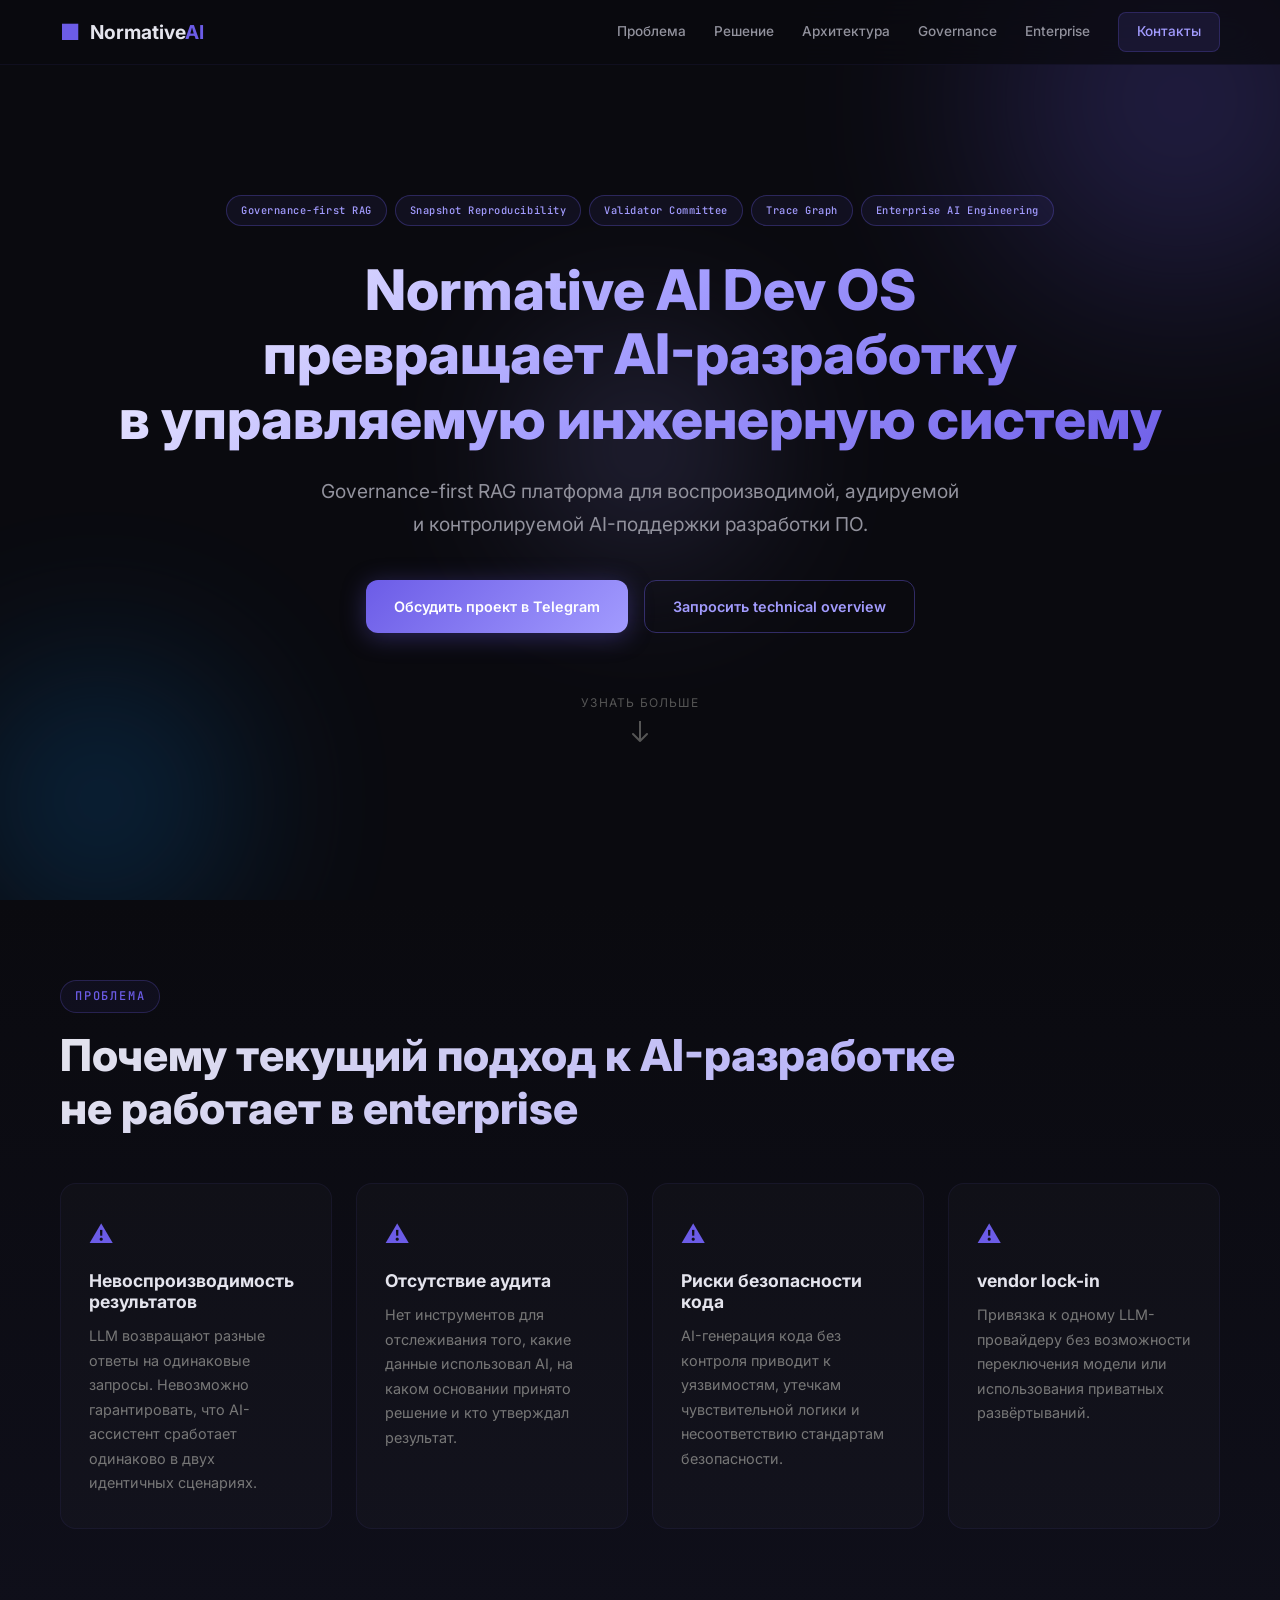
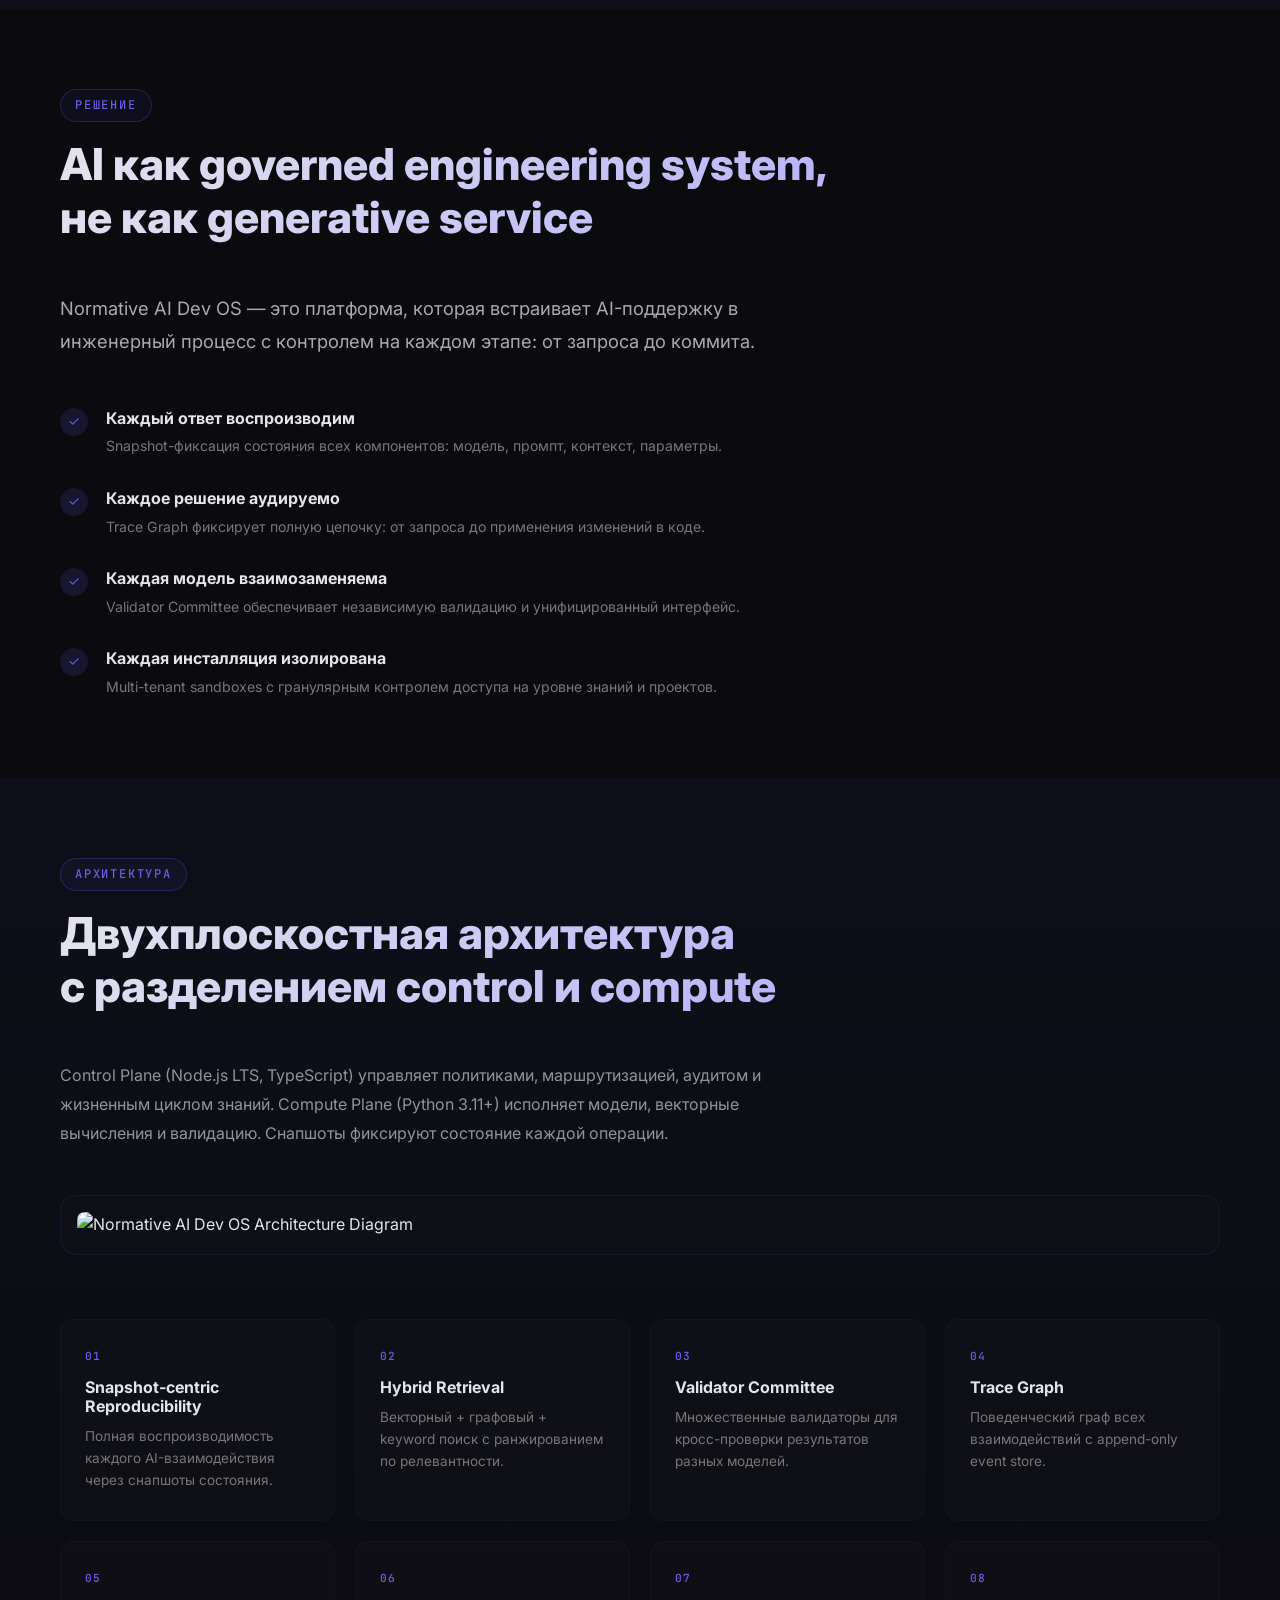
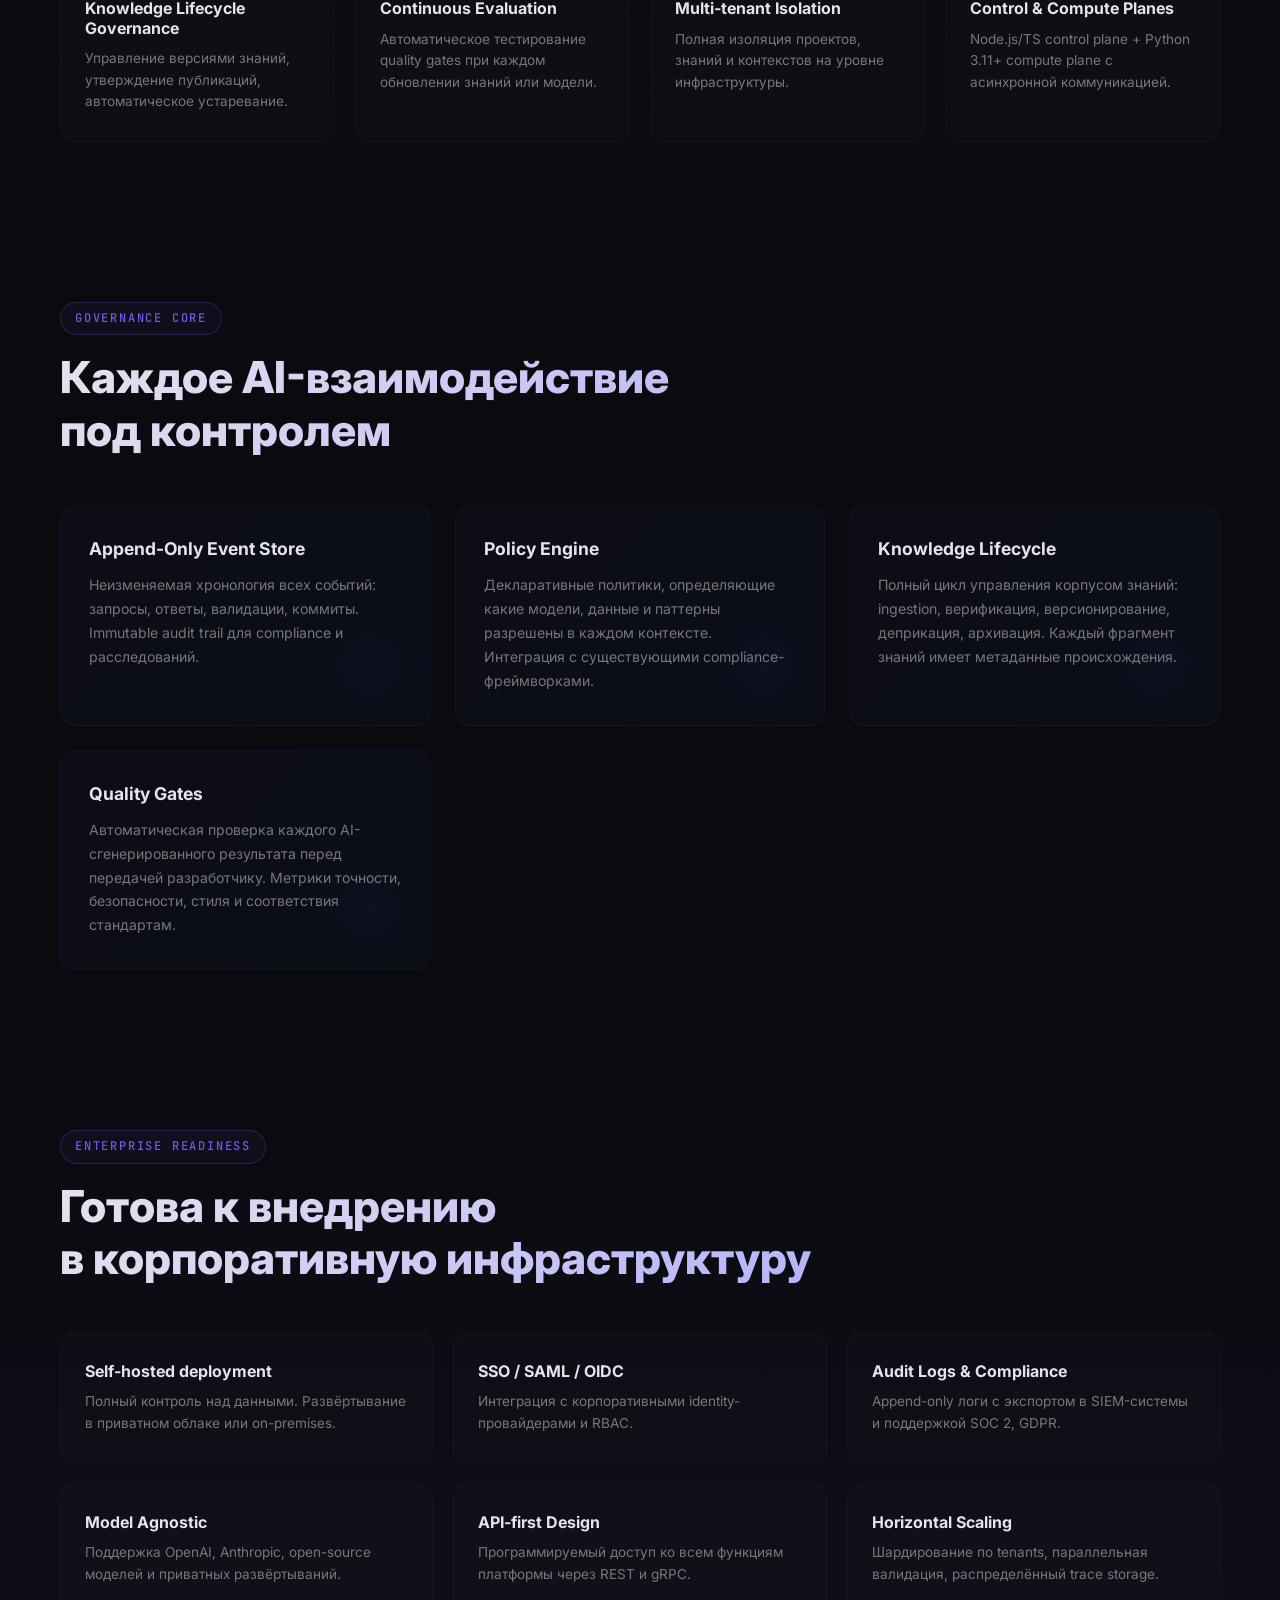
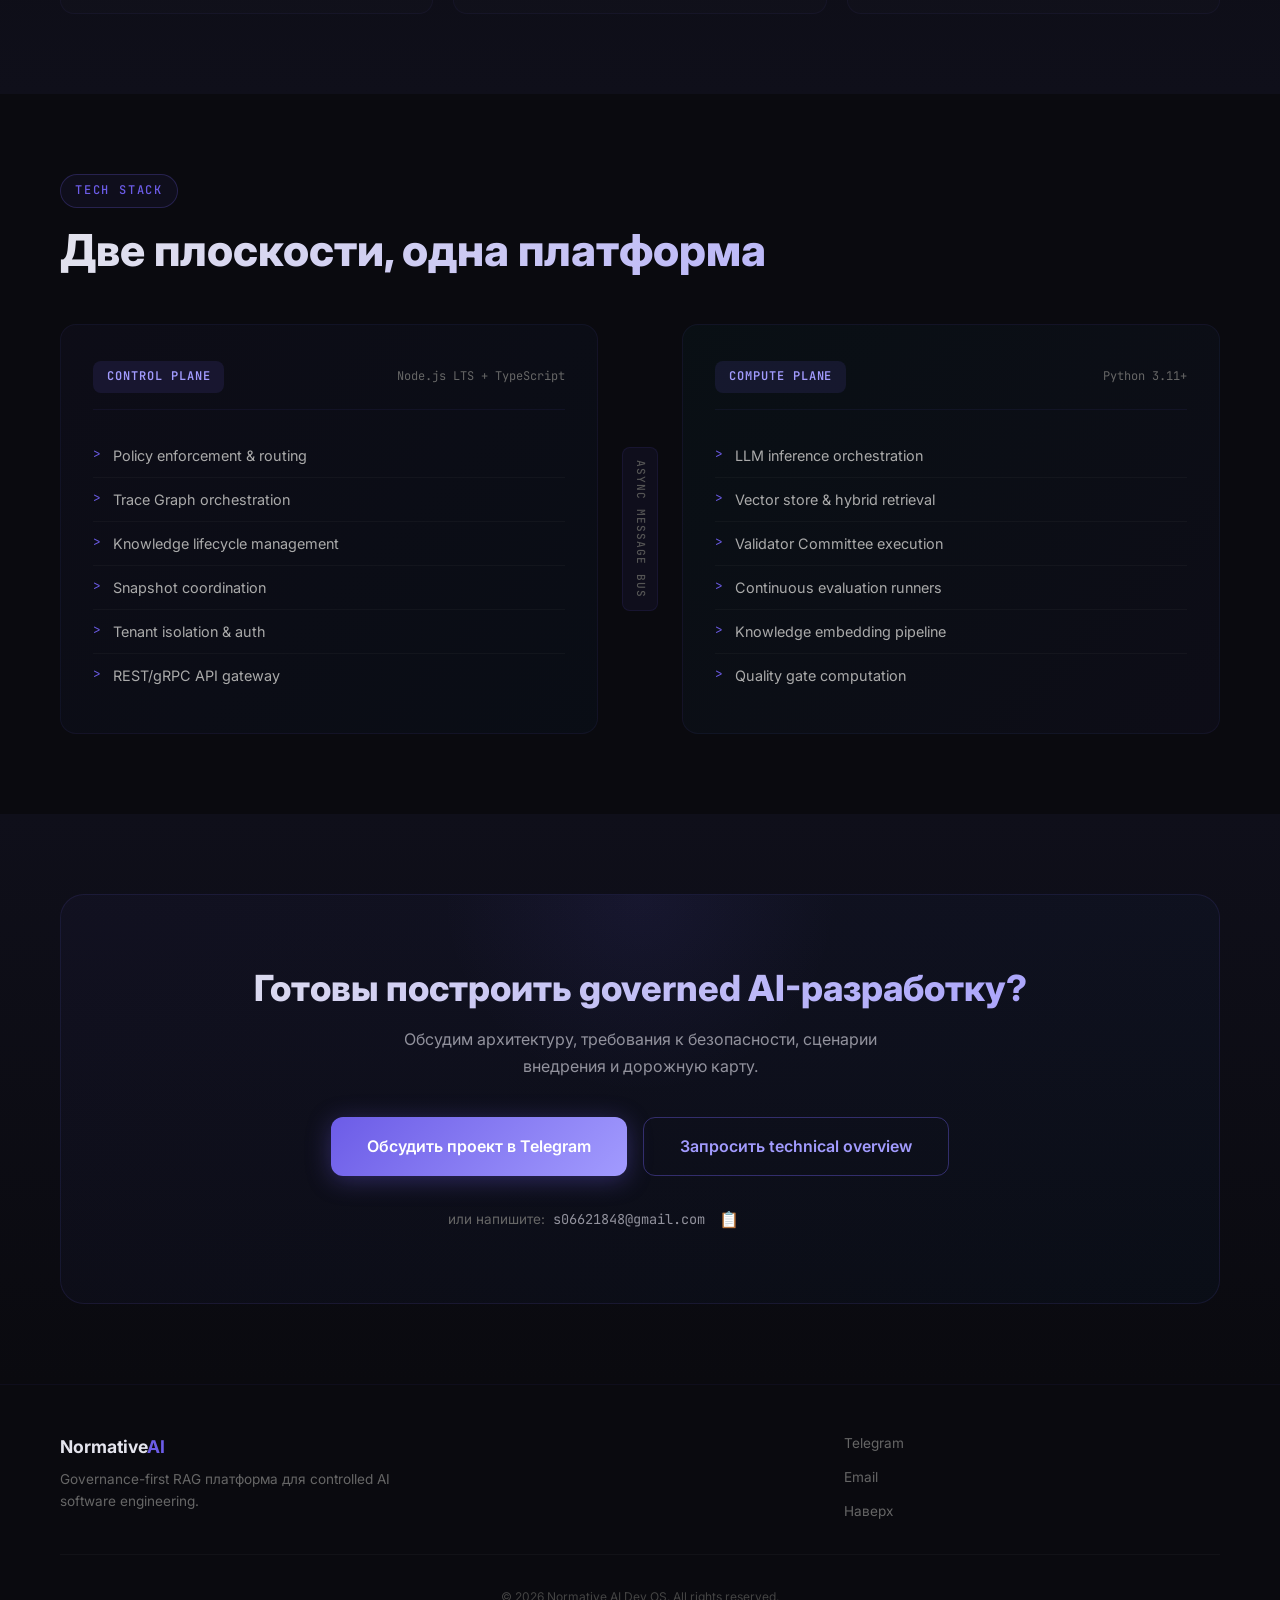
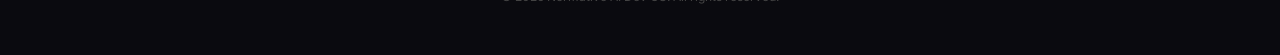
==== index.html @ 5274a1d4 "Initial Normative AI Dev OS landing" ====
<!DOCTYPE html>
<html lang="ru">
<head>
  <meta charset="UTF-8">
  <meta name="viewport" content="width=device-width, initial-scale=1.0">
  <meta name="description" content="Normative AI Dev OS — Governance-first RAG платформа для воспроизводимой, аудируемой и контролируемой AI-поддержки разработки ПО.">
  <meta name="theme-color" content="#0a0a0f">
  <title>Normative AI Dev OS — Governance-first RAG платформа</title>
  <link rel="preconnect" href="https://fonts.googleapis.com">
  <link rel="preconnect" href="https://fonts.gstatic.com" crossorigin>
  <link href="https://fonts.googleapis.com/css2?family=Inter:wght@400;500;600;700;800&family=JetBrains+Mono:wght@400;500&display=swap" rel="stylesheet">
  <link rel="stylesheet" href="style.css">
</head>
<body>

  <header class="header">
    <div class="header__inner container">
      <a href="#" class="header__logo">
        <span class="header__logo-icon">&#9632;</span>
        <span class="header__logo-text">Normative<span class="text-accent">AI</span></span>
      </a>
      <nav class="header__nav" id="mainNav">
        <a href="#problem" class="header__link">Проблема</a>
        <a href="#solution" class="header__link">Решение</a>
        <a href="#architecture" class="header__link">Архитектура</a>
        <a href="#governance" class="header__link">Governance</a>
        <a href="#enterprise" class="header__link">Enterprise</a>
        <a href="#cta" class="header__link header__link--cta">Контакты</a>
      </nav>
      <button class="header__burger" id="burgerBtn" aria-label="Меню">
        <span></span><span></span><span></span>
      </button>
    </div>
  </header>

  <main>
    <section class="hero" id="hero">
      <div class="hero__bg">
        <div class="hero__gradient hero__gradient--1"></div>
        <div class="hero__gradient hero__gradient--2"></div>
        <div class="hero__gradient hero__gradient--3"></div>
      </div>
      <div class="hero__inner container">
        <div class="hero__tags">
          <span class="tag">Governance-first RAG</span>
          <span class="tag">Snapshot Reproducibility</span>
          <span class="tag">Validator Committee</span>
          <span class="tag">Trace Graph</span>
          <span class="tag">Enterprise AI Engineering</span>
        </div>
        <h1 class="hero__title">Normative AI Dev OS<br>превращает AI-разработку<br>в управляемую инженерную систему</h1>
        <p class="hero__subtitle">Governance-first RAG платформа для воспроизводимой, аудируемой и контролируемой AI-поддержки разработки ПО.</p>
        <div class="hero__actions">
          <a href="https://t.me/logicGrid0" target="_blank" rel="noopener" class="btn btn--primary">Обсудить проект в Telegram</a>
          <a href="mailto:s06621848@gmail.com" class="btn btn--secondary">Запросить technical overview</a>
        </div>
        <div class="hero__scroll">
          <span>Узнать больше</span>
          <svg width="16" height="24" viewBox="0 0 16 24" fill="none"><path d="M8 0v20M1 13l7 7 7-7" stroke="currentColor" stroke-width="2" stroke-linecap="round" stroke-linejoin="round"/></svg>
        </div>
      </div>
    </section>

    <section class="problem" id="problem">
      <div class="container">
        <div class="section-label reveal">Проблема</div>
        <h2 class="section-title reveal">Почему текущий подход к AI-разработке<br>не работает в enterprise</h2>
        <div class="problem__grid">
          <div class="problem__card reveal">
            <div class="problem__icon">&#9888;</div>
            <h3>Невоспроизводимость результатов</h3>
            <p>LLM возвращают разные ответы на одинаковые запросы. Невозможно гарантировать, что AI-ассистент сработает одинаково в двух идентичных сценариях.</p>
          </div>
          <div class="problem__card reveal">
            <div class="problem__icon">&#9888;</div>
            <h3>Отсутствие аудита</h3>
            <p>Нет инструментов для отслеживания того, какие данные использовал AI, на каком основании принято решение и кто утверждал результат.</p>
          </div>
          <div class="problem__card reveal">
            <div class="problem__icon">&#9888;</div>
            <h3>Риски безопасности кода</h3>
            <p>AI-генерация кода без контроля приводит к уязвимостям, утечкам чувствительной логики и несоответствию стандартам безопасности.</p>
          </div>
          <div class="problem__card reveal">
            <div class="problem__icon">&#9888;</div>
            <h3>vendor lock-in</h3>
            <p>Привязка к одному LLM-провайдеру без возможности переключения модели или использования приватных развёртываний.</p>
          </div>
        </div>
      </div>
    </section>

    <section class="solution" id="solution">
      <div class="container">
        <div class="section-label reveal">Решение</div>
        <h2 class="section-title reveal">AI как governed engineering system,<br>не как generative service</h2>
        <div class="solution__content reveal">
          <p class="solution__lead">Normative AI Dev OS — это платформа, которая встраивает AI-поддержку в инженерный процесс с контролем на каждом этапе: от запроса до коммита.</p>
          <div class="solution__features">
            <div class="solution__feature reveal">
              <span class="solution__check">&#10003;</span>
              <div>
                <strong>Каждый ответ воспроизводим</strong>
                <p>Snapshot-фиксация состояния всех компонентов: модель, промпт, контекст, параметры.</p>
              </div>
            </div>
            <div class="solution__feature reveal">
              <span class="solution__check">&#10003;</span>
              <div>
                <strong>Каждое решение аудируемо</strong>
                <p>Trace Graph фиксирует полную цепочку: от запроса до применения изменений в коде.</p>
              </div>
            </div>
            <div class="solution__feature reveal">
              <span class="solution__check">&#10003;</span>
              <div>
                <strong>Каждая модель взаимозаменяема</strong>
                <p>Validator Committee обеспечивает независимую валидацию и унифицированный интерфейс.</p>
              </div>
            </div>
            <div class="solution__feature reveal">
              <span class="solution__check">&#10003;</span>
              <div>
                <strong>Каждая инсталляция изолирована</strong>
                <p>Multi-tenant sandboxes с гранулярным контролем доступа на уровне знаний и проектов.</p>
              </div>
            </div>
          </div>
        </div>
      </div>
    </section>

    <section class="architecture" id="architecture">
      <div class="container">
        <div class="section-label reveal">Архитектура</div>
        <h2 class="section-title reveal">Двухплоскостная архитектура<br>с разделением control и compute</h2>
        <p class="architecture__desc reveal">Control Plane (Node.js LTS, TypeScript) управляет политиками, маршрутизацией, аудитом и жизненным циклом знаний. Compute Plane (Python 3.11+) исполняет модели, векторные вычисления и валидацию. Снапшоты фиксируют состояние каждой операции.</p>
        <div class="architecture__visual reveal">
          <img src="public/images/normative-ai-dev-os-architecture.png" alt="Normative AI Dev OS Architecture Diagram" class="architecture__img" loading="lazy">
        </div>
        <div class="architecture__pillars">
          <div class="pillar reveal">
            <span class="pillar__num">01</span>
            <h4>Snapshot-centric Reproducibility</h4>
            <p>Полная воспроизводимость каждого AI-взаимодействия через снапшоты состояния.</p>
          </div>
          <div class="pillar reveal">
            <span class="pillar__num">02</span>
            <h4>Hybrid Retrieval</h4>
            <p>Векторный + графовый + keyword поиск с ранжированием по релевантности.</p>
          </div>
          <div class="pillar reveal">
            <span class="pillar__num">03</span>
            <h4>Validator Committee</h4>
            <p>Множественные валидаторы для кросс-проверки результатов разных моделей.</p>
          </div>
          <div class="pillar reveal">
            <span class="pillar__num">04</span>
            <h4>Trace Graph</h4>
            <p>Поведенческий граф всех взаимодействий с append-only event store.</p>
          </div>
          <div class="pillar reveal">
            <span class="pillar__num">05</span>
            <h4>Knowledge Lifecycle Governance</h4>
            <p>Управление версиями знаний, утверждение публикаций, автоматическое устаревание.</p>
          </div>
          <div class="pillar reveal">
            <span class="pillar__num">06</span>
            <h4>Continuous Evaluation</h4>
            <p>Автоматическое тестирование quality gates при каждом обновлении знаний или модели.</p>
          </div>
          <div class="pillar reveal">
            <span class="pillar__num">07</span>
            <h4>Multi-tenant Isolation</h4>
            <p>Полная изоляция проектов, знаний и контекстов на уровне инфраструктуры.</p>
          </div>
          <div class="pillar reveal">
            <span class="pillar__num">08</span>
            <h4>Control &amp; Compute Planes</h4>
            <p>Node.js/TS control plane + Python 3.11+ compute plane с асинхронной коммуникацией.</p>
          </div>
        </div>
      </div>
    </section>

    <section class="governance" id="governance">
      <div class="container">
        <div class="section-label reveal">Governance Core</div>
        <h2 class="section-title reveal">Каждое AI-взаимодействие<br>под контролем</h2>
        <div class="governance__grid">
          <div class="governance__card reveal">
            <h3>Append-Only Event Store</h3>
            <p>Неизменяемая хронология всех событий: запросы, ответы, валидации, коммиты. Immutable audit trail для compliance и расследований.</p>
          </div>
          <div class="governance__card reveal">
            <h3>Policy Engine</h3>
            <p>Декларативные политики, определяющие какие модели, данные и паттерны разрешены в каждом контексте. Интеграция с существующими compliance-фреймворками.</p>
          </div>
          <div class="governance__card reveal">
            <h3>Knowledge Lifecycle</h3>
            <p>Полный цикл управления корпусом знаний: ingestion, верификация, версионирование, деприкация, архивация. Каждый фрагмент знаний имеет метаданные происхождения.</p>
          </div>
          <div class="governance__card reveal">
            <h3>Quality Gates</h3>
            <p>Автоматическая проверка каждого AI-сгенерированного результата перед передачей разработчику. Метрики точности, безопасности, стиля и соответствия стандартам.</p>
          </div>
        </div>
      </div>
    </section>

    <section class="enterprise" id="enterprise">
      <div class="container">
        <div class="section-label reveal">Enterprise Readiness</div>
        <h2 class="section-title reveal">Готова к внедрению<br>в корпоративную инфраструктуру</h2>
        <div class="enterprise__grid">
          <div class="enterprise__item reveal">
            <h4>Self-hosted deployment</h4>
            <p>Полный контроль над данными. Развёртывание в приватном облаке или on-premises.</p>
          </div>
          <div class="enterprise__item reveal">
            <h4>SSO / SAML / OIDC</h4>
            <p>Интеграция с корпоративными identity-провайдерами и RBAC.</p>
          </div>
          <div class="enterprise__item reveal">
            <h4>Audit Logs &amp; Compliance</h4>
            <p>Append-only логи с экспортом в SIEM-системы и поддержкой SOC 2, GDPR.</p>
          </div>
          <div class="enterprise__item reveal">
            <h4>Model Agnostic</h4>
            <p>Поддержка OpenAI, Anthropic, open-source моделей и приватных развёртываний.</p>
          </div>
          <div class="enterprise__item reveal">
            <h4>API-first Design</h4>
            <p>Программируемый доступ ко всем функциям платформы через REST и gRPC.</p>
          </div>
          <div class="enterprise__item reveal">
            <h4>Horizontal Scaling</h4>
            <p>Шардирование по tenants, параллельная валидация, распределённый trace storage.</p>
          </div>
        </div>
      </div>
    </section>

    <section class="blocks" id="blocks">
      <div class="container">
        <div class="section-label reveal">Tech Stack</div>
        <h2 class="section-title reveal">Две плоскости, одна платформа</h2>
        <div class="blocks__wrapper">
          <div class="blocks__plane blocks__plane--control reveal">
            <div class="blocks__plane-header">
              <span class="blocks__badge">Control Plane</span>
              <span class="blocks__tech">Node.js LTS + TypeScript</span>
            </div>
            <ul class="blocks__list">
              <li>Policy enforcement &amp; routing</li>
              <li>Trace Graph orchestration</li>
              <li>Knowledge lifecycle management</li>
              <li>Snapshot coordination</li>
              <li>Tenant isolation &amp; auth</li>
              <li>REST/gRPC API gateway</li>
            </ul>
          </div>
          <div class="blocks__divider reveal">
            <span>Async Message Bus</span>
          </div>
          <div class="blocks__plane blocks__plane--compute reveal">
            <div class="blocks__plane-header">
              <span class="blocks__badge">Compute Plane</span>
              <span class="blocks__tech">Python 3.11+</span>
            </div>
            <ul class="blocks__list">
              <li>LLM inference orchestration</li>
              <li>Vector store &amp; hybrid retrieval</li>
              <li>Validator Committee execution</li>
              <li>Continuous evaluation runners</li>
              <li>Knowledge embedding pipeline</li>
              <li>Quality gate computation</li>
            </ul>
          </div>
        </div>
      </div>
    </section>

    <section class="cta" id="cta">
      <div class="container">
        <div class="cta__card reveal">
          <div class="cta__glow"></div>
          <h2 class="cta__title">Готовы построить governed AI-разработку?</h2>
          <p class="cta__text">Обсудим архитектуру, требования к безопасности, сценарии внедрения и дорожную карту.</p>
          <div class="cta__actions">
            <a href="https://t.me/logicGrid0" target="_blank" rel="noopener" class="btn btn--primary btn--lg">Обсудить проект в Telegram</a>
            <a href="mailto:s06621848@gmail.com" class="btn btn--secondary btn--lg">Запросить technical overview</a>
          </div>
          <p class="cta__email" id="ctaEmail">
            <span class="cta__email-label">или напишите:</span>
            <span class="cta__email-addr">s06621848@gmail.com</span>
            <button class="cta__copy" id="copyEmailBtn" aria-label="Копировать email">&#128203;</button>
            <span class="cta__copied" id="copiedHint">Скопировано</span>
          </p>
        </div>
      </div>
    </section>
  </main>

  <footer class="footer">
    <div class="container footer__inner">
      <div class="footer__brand">
        <span class="footer__logo">Normative<span class="text-accent">AI</span></span>
        <p class="footer__tagline">Governance-first RAG платформа для controlled AI software engineering.</p>
      </div>
      <div class="footer__links">
        <a href="https://t.me/logicGrid0" target="_blank" rel="noopener">Telegram</a>
        <a href="mailto:s06621848@gmail.com">Email</a>
        <a href="#hero">Наверх</a>
      </div>
      <div class="footer__copy">
        &copy; 2026 Normative AI Dev OS. All rights reserved.
      </div>
    </div>
  </footer>

  <script src="script.js"></script>
</body>
</html>
---- style.css ----
/* ============================
   Normative AI Dev OS — Style
   ============================ */

/* ---------- Reset & Base ---------- */
*, *::before, *::after {
  margin: 0;
  padding: 0;
  box-sizing: border-box;
}

html {
  scroll-behavior: smooth;
  -webkit-text-size-adjust: 100%;
}

body {
  font-family: 'Inter', -apple-system, BlinkMacSystemFont, 'Segoe UI', sans-serif;
  background: #0a0a0f;
  color: #e4e4ed;
  line-height: 1.6;
  overflow-x: hidden;
  -webkit-font-smoothing: antialiased;
  -moz-osx-font-smoothing: grayscale;
}

img {
  max-width: 100%;
  height: auto;
  display: block;
}

a {
  color: inherit;
  text-decoration: none;
}

/* ---------- Typography ---------- */
h1, h2, h3, h4 {
  font-weight: 700;
  line-height: 1.2;
}

.text-accent {
  color: #6c5ce7;
}

/* ---------- Container ---------- */
.container {
  width: 100%;
  max-width: 1200px;
  margin: 0 auto;
  padding: 0 20px;
}

/* ---------- Section Shared ---------- */
section {
  padding: 80px 0;
  position: relative;
}

.section-label {
  display: inline-block;
  font-family: 'JetBrains Mono', monospace;
  font-size: 0.75rem;
  font-weight: 500;
  letter-spacing: 0.15em;
  text-transform: uppercase;
  color: #6c5ce7;
  margin-bottom: 16px;
  padding: 6px 14px;
  border: 1px solid rgba(108, 92, 231, 0.25);
  border-radius: 20px;
  background: rgba(108, 92, 231, 0.06);
}

.section-title {
  font-size: clamp(1.75rem, 4vw, 2.75rem);
  font-weight: 800;
  margin-bottom: 48px;
  background: linear-gradient(135deg, #e4e4ed 0%, #a29bfe 100%);
  -webkit-background-clip: text;
  -webkit-text-fill-color: transparent;
  background-clip: text;
}

/* ---------- Tags ---------- */
.tag {
  display: inline-block;
  font-family: 'JetBrains Mono', monospace;
  font-size: 0.65rem;
  font-weight: 500;
  letter-spacing: 0.05em;
  padding: 6px 14px;
  border-radius: 20px;
  border: 1px solid rgba(108, 92, 231, 0.3);
  background: rgba(108, 92, 231, 0.08);
  color: #a29bfe;
}

/* ---------- Buttons ---------- */
.btn {
  display: inline-flex;
  align-items: center;
  justify-content: center;
  gap: 8px;
  font-family: 'Inter', sans-serif;
  font-size: 0.9rem;
  font-weight: 600;
  padding: 14px 28px;
  border-radius: 12px;
  border: none;
  cursor: pointer;
  transition: all 0.3s ease;
  text-align: center;
  white-space: nowrap;
}

.btn--primary {
  background: linear-gradient(135deg, #6c5ce7, #a29bfe);
  color: #fff;
  box-shadow: 0 4px 24px rgba(108, 92, 231, 0.35);
}

.btn--primary:hover {
  box-shadow: 0 8px 40px rgba(108, 92, 231, 0.55);
  transform: translateY(-2px);
}

.btn--secondary {
  background: transparent;
  color: #a29bfe;
  border: 1.5px solid rgba(108, 92, 231, 0.4);
}

.btn--secondary:hover {
  border-color: #6c5ce7;
  background: rgba(108, 92, 231, 0.06);
  transform: translateY(-2px);
}

.btn--lg {
  padding: 16px 36px;
  font-size: 1rem;
}

/* ---------- Header ---------- */
.header {
  position: fixed;
  top: 0;
  left: 0;
  right: 0;
  z-index: 1000;
  padding: 12px 0;
  background: rgba(10, 10, 15, 0.75);
  backdrop-filter: blur(20px);
  -webkit-backdrop-filter: blur(20px);
  border-bottom: 1px solid rgba(108, 92, 231, 0.08);
  transition: background 0.3s;
}

.header--scrolled {
  background: rgba(10, 10, 15, 0.92);
}

.header__inner {
  display: flex;
  align-items: center;
  justify-content: space-between;
}

.header__logo {
  display: flex;
  align-items: center;
  gap: 10px;
  font-size: 1.2rem;
  font-weight: 700;
}

.header__logo-icon {
  font-size: 1.4rem;
  color: #6c5ce7;
}

.header__nav {
  display: flex;
  align-items: center;
  gap: 28px;
}

.header__link {
  font-size: 0.85rem;
  font-weight: 500;
  color: #92929d;
  transition: color 0.3s;
  position: relative;
}

.header__link::after {
  content: '';
  position: absolute;
  bottom: -4px;
  left: 0;
  width: 0;
  height: 2px;
  background: #6c5ce7;
  transition: width 0.3s;
}

.header__link:hover {
  color: #e4e4ed;
}

.header__link:hover::after {
  width: 100%;
}

.header__link--cta {
  padding: 8px 18px;
  border-radius: 8px;
  background: rgba(108, 92, 231, 0.12);
  border: 1px solid rgba(108, 92, 231, 0.25);
  color: #a29bfe;
}

.header__link--cta::after {
  display: none;
}

.header__link--cta:hover {
  background: rgba(108, 92, 231, 0.2);
  border-color: #6c5ce7;
}

/* ---------- Burger ---------- */
.header__burger {
  display: none;
  flex-direction: column;
  gap: 5px;
  background: none;
  border: none;
  cursor: pointer;
  padding: 4px;
}

.header__burger span {
  display: block;
  width: 24px;
  height: 2px;
  background: #e4e4ed;
  border-radius: 2px;
  transition: all 0.3s;
}

.header__burger.active span:nth-child(1) {
  transform: rotate(45deg) translate(5px, 5px);
}

.header__burger.active span:nth-child(2) {
  opacity: 0;
}

.header__burger.active span:nth-child(3) {
  transform: rotate(-45deg) translate(5px, -5px);
}

/* ---------- Hero ---------- */
.hero {
  min-height: 100vh;
  display: flex;
  align-items: center;
  padding: 120px 0 80px;
  overflow: hidden;
  position: relative;
}

.hero__bg {
  position: absolute;
  inset: 0;
  overflow: hidden;
  pointer-events: none;
}

.hero__gradient {
  position: absolute;
  border-radius: 50%;
  filter: blur(80px);
  opacity: 0.3;
}

.hero__gradient--1 {
  width: 600px;
  height: 600px;
  background: radial-gradient(circle, #6c5ce7 0%, transparent 70%);
  top: -200px;
  right: -200px;
}

.hero__gradient--2 {
  width: 400px;
  height: 400px;
  background: radial-gradient(circle, #0984e3 0%, transparent 70%);
  bottom: -100px;
  left: -100px;
}

.hero__gradient--3 {
  width: 300px;
  height: 300px;
  background: radial-gradient(circle, #a29bfe 0%, transparent 70%);
  top: 50%;
  left: 50%;
  transform: translate(-50%, -50%);
}

.hero__inner {
  position: relative;
  z-index: 1;
  text-align: center;
}

.hero__tags {
  display: flex;
  flex-wrap: wrap;
  justify-content: center;
  gap: 8px;
  margin-bottom: 32px;
}

.hero__title {
  font-size: clamp(2rem, 5vw, 3.5rem);
  font-weight: 800;
  line-height: 1.15;
  margin-bottom: 24px;
  background: linear-gradient(135deg, #ffffff 0%, #a29bfe 50%, #6c5ce7 100%);
  -webkit-background-clip: text;
  -webkit-text-fill-color: transparent;
  background-clip: text;
}

.hero__subtitle {
  font-size: clamp(1rem, 2vw, 1.2rem);
  color: #92929d;
  max-width: 640px;
  margin: 0 auto 40px;
  line-height: 1.7;
}

.hero__actions {
  display: flex;
  flex-wrap: wrap;
  justify-content: center;
  gap: 16px;
  margin-bottom: 60px;
}

.hero__scroll {
  display: flex;
  flex-direction: column;
  align-items: center;
  gap: 8px;
  font-size: 0.75rem;
  color: #555;
  letter-spacing: 0.1em;
  text-transform: uppercase;
  animation: floatDown 2s ease-in-out infinite;
}

@keyframes floatDown {
  0%, 100% { transform: translateY(0); }
  50% { transform: translateY(8px); }
}

/* ---------- Problem ---------- */
.problem {
  background: linear-gradient(180deg, #0a0a0f 0%, #0f0f1a 100%);
}

.problem__grid {
  display: grid;
  grid-template-columns: repeat(auto-fit, minmax(260px, 1fr));
  gap: 24px;
}

.problem__card {
  background: rgba(255, 255, 255, 0.02);
  border: 1px solid rgba(108, 92, 231, 0.08);
  border-radius: 16px;
  padding: 32px 28px;
  transition: all 0.4s ease;
  position: relative;
  overflow: hidden;
}

.problem__card::before {
  content: '';
  position: absolute;
  top: 0;
  left: 0;
  right: 0;
  height: 2px;
  background: linear-gradient(90deg, transparent, #6c5ce7, transparent);
  opacity: 0;
  transition: opacity 0.4s;
}

.problem__card:hover::before {
  opacity: 1;
}

.problem__card:hover {
  border-color: rgba(108, 92, 231, 0.25);
  transform: translateY(-4px);
  box-shadow: 0 12px 48px rgba(0, 0, 0, 0.3);
}

.problem__icon {
  font-size: 1.5rem;
  color: #6c5ce7;
  margin-bottom: 16px;
}

.problem__card h3 {
  font-size: 1.1rem;
  margin-bottom: 12px;
  color: #e4e4ed;
}

.problem__card p {
  font-size: 0.9rem;
  color: #777;
  line-height: 1.7;
}

/* ---------- Solution ---------- */
.solution {
  background: #0a0a0f;
}

.solution__lead {
  font-size: 1.15rem;
  color: #aaa;
  max-width: 720px;
  margin-bottom: 48px;
  line-height: 1.8;
}

.solution__features {
  display: flex;
  flex-direction: column;
  gap: 28px;
  max-width: 720px;
}

.solution__feature {
  display: flex;
  gap: 18px;
  align-items: flex-start;
}

.solution__check {
  flex-shrink: 0;
  width: 28px;
  height: 28px;
  display: flex;
  align-items: center;
  justify-content: center;
  border-radius: 50%;
  background: rgba(108, 92, 231, 0.15);
  color: #6c5ce7;
  font-size: 0.85rem;
  margin-top: 2px;
}

.solution__feature strong {
  display: block;
  font-size: 1rem;
  margin-bottom: 4px;
  color: #e4e4ed;
}

.solution__feature p {
  font-size: 0.88rem;
  color: #777;
  line-height: 1.6;
}

/* ---------- Architecture ---------- */
.architecture {
  background: linear-gradient(180deg, #0f0f1a 0%, #0a0a0f 100%);
}

.architecture__desc {
  max-width: 720px;
  font-size: 1rem;
  color: #92929d;
  line-height: 1.8;
  margin-bottom: 48px;
}

.architecture__visual {
  margin-bottom: 64px;
  border-radius: 16px;
  overflow: hidden;
  border: 1px solid rgba(108, 92, 231, 0.1);
  background: rgba(255, 255, 255, 0.01);
  padding: 16px;
}

.architecture__img {
  width: 100%;
  border-radius: 8px;
}

.architecture__pillars {
  display: grid;
  grid-template-columns: repeat(auto-fit, minmax(260px, 1fr));
  gap: 20px;
}

.pillar {
  background: rgba(255, 255, 255, 0.015);
  border: 1px solid rgba(108, 92, 231, 0.06);
  border-radius: 14px;
  padding: 28px 24px;
  transition: all 0.4s ease;
}

.pillar:hover {
  border-color: rgba(108, 92, 231, 0.2);
  transform: translateY(-3px);
  box-shadow: 0 8px 32px rgba(0, 0, 0, 0.3);
}

.pillar__num {
  font-family: 'JetBrains Mono', monospace;
  font-size: 0.7rem;
  font-weight: 500;
  color: #6c5ce7;
  letter-spacing: 0.1em;
  display: block;
  margin-bottom: 12px;
}

.pillar h4 {
  font-size: 1rem;
  margin-bottom: 10px;
  color: #e4e4ed;
}

.pillar p {
  font-size: 0.85rem;
  color: #777;
  line-height: 1.6;
}

/* ---------- Governance ---------- */
.governance {
  background: #0a0a0f;
}

.governance__grid {
  display: grid;
  grid-template-columns: repeat(auto-fit, minmax(280px, 1fr));
  gap: 24px;
}

.governance__card {
  background: linear-gradient(135deg, rgba(108, 92, 231, 0.04), rgba(9, 132, 227, 0.04));
  border: 1px solid rgba(108, 92, 231, 0.1);
  border-radius: 16px;
  padding: 32px 28px;
  transition: all 0.4s ease;
  position: relative;
  overflow: hidden;
}

.governance__card::after {
  content: '';
  position: absolute;
  bottom: 0;
  right: 0;
  width: 120px;
  height: 120px;
  background: radial-gradient(circle, rgba(108, 92, 231, 0.04) 0%, transparent 70%);
  pointer-events: none;
}

.governance__card:hover {
  border-color: rgba(108, 92, 231, 0.25);
  transform: translateY(-4px);
  box-shadow: 0 12px 48px rgba(0, 0, 0, 0.3);
}

.governance__card h3 {
  font-size: 1.1rem;
  margin-bottom: 14px;
  color: #e4e4ed;
}

.governance__card p {
  font-size: 0.88rem;
  color: #777;
  line-height: 1.7;
}

/* ---------- Enterprise ---------- */
.enterprise {
  background: linear-gradient(180deg, #0a0a0f 0%, #0f0f1a 100%);
}

.enterprise__grid {
  display: grid;
  grid-template-columns: repeat(auto-fit, minmax(280px, 1fr));
  gap: 20px;
}

.enterprise__item {
  padding: 28px 24px;
  border-radius: 14px;
  border: 1px solid rgba(108, 92, 231, 0.06);
  background: rgba(255, 255, 255, 0.01);
  transition: all 0.4s ease;
}

.enterprise__item:hover {
  border-color: rgba(108, 92, 231, 0.18);
  background: rgba(108, 92, 231, 0.03);
  transform: translateY(-3px);
}

.enterprise__item h4 {
  font-size: 1rem;
  margin-bottom: 10px;
  color: #e4e4ed;
}

.enterprise__item p {
  font-size: 0.85rem;
  color: #777;
  line-height: 1.6;
}

/* ---------- Blocks (Two Planes) ---------- */
.blocks {
  background: #0a0a0f;
}

.blocks__wrapper {
  display: grid;
  grid-template-columns: 1fr auto 1fr;
  gap: 24px;
  align-items: center;
}

.blocks__plane {
  border-radius: 16px;
  padding: 36px 32px;
  border: 1px solid rgba(108, 92, 231, 0.08);
  transition: all 0.4s ease;
}

.blocks__plane--control {
  background: linear-gradient(135deg, rgba(108, 92, 231, 0.04), rgba(9, 132, 227, 0.03));
}

.blocks__plane--compute {
  background: linear-gradient(135deg, rgba(0, 206, 201, 0.03), rgba(108, 92, 231, 0.04));
}

.blocks__plane:hover {
  border-color: rgba(108, 92, 231, 0.2);
  transform: translateY(-4px);
  box-shadow: 0 12px 40px rgba(0, 0, 0, 0.3);
}

.blocks__plane-header {
  display: flex;
  justify-content: space-between;
  align-items: center;
  margin-bottom: 24px;
  padding-bottom: 16px;
  border-bottom: 1px solid rgba(108, 92, 231, 0.08);
}

.blocks__badge {
  font-family: 'JetBrains Mono', monospace;
  font-size: 0.75rem;
  font-weight: 600;
  letter-spacing: 0.08em;
  text-transform: uppercase;
  padding: 6px 14px;
  border-radius: 8px;
  background: rgba(108, 92, 231, 0.12);
  color: #a29bfe;
}

.blocks__tech {
  font-family: 'JetBrains Mono', monospace;
  font-size: 0.75rem;
  color: #666;
}

.blocks__list {
  list-style: none;
}

.blocks__list li {
  font-size: 0.9rem;
  color: #aaa;
  padding: 10px 0;
  border-bottom: 1px solid rgba(255, 255, 255, 0.03);
  position: relative;
  padding-left: 20px;
}

.blocks__list li::before {
  content: '>';
  position: absolute;
  left: 0;
  color: #6c5ce7;
  font-family: 'JetBrains Mono', monospace;
  font-size: 0.8rem;
}

.blocks__list li:last-child {
  border-bottom: none;
}

.blocks__divider {
  display: flex;
  flex-direction: column;
  align-items: center;
  font-family: 'JetBrains Mono', monospace;
  font-size: 0.7rem;
  font-weight: 500;
  color: #555;
  letter-spacing: 0.1em;
  text-transform: uppercase;
  writing-mode: vertical-rl;
  padding: 20px 0;
}

.blocks__divider span {
  background: rgba(108, 92, 231, 0.06);
  border: 1px solid rgba(108, 92, 231, 0.1);
  padding: 12px 8px;
  border-radius: 8px;
}

/* ---------- CTA ---------- */
.cta {
  background: linear-gradient(180deg, #0f0f1a 0%, #0a0a0f 100%);
}

.cta__card {
  position: relative;
  text-align: center;
  padding: 72px 48px;
  border-radius: 24px;
  border: 1px solid rgba(108, 92, 231, 0.12);
  background: linear-gradient(135deg, rgba(108, 92, 231, 0.04), rgba(9, 132, 227, 0.03));
  overflow: hidden;
  isolation: isolate;
}

.cta__glow {
  position: absolute;
  width: 400px;
  height: 400px;
  background: radial-gradient(circle, rgba(108, 92, 231, 0.08) 0%, transparent 70%);
  top: -200px;
  left: 50%;
  transform: translateX(-50%);
  pointer-events: none;
  z-index: -1;
}

.cta__title {
  font-size: clamp(1.5rem, 3.5vw, 2.25rem);
  font-weight: 800;
  margin-bottom: 16px;
  background: linear-gradient(135deg, #e4e4ed, #a29bfe);
  -webkit-background-clip: text;
  -webkit-text-fill-color: transparent;
  background-clip: text;
}

.cta__text {
  font-size: 1rem;
  color: #92929d;
  max-width: 540px;
  margin: 0 auto 36px;
  line-height: 1.7;
}

.cta__actions {
  display: flex;
  flex-wrap: wrap;
  justify-content: center;
  gap: 16px;
  margin-bottom: 32px;
}

.cta__email {
  display: flex;
  align-items: center;
  justify-content: center;
  gap: 8px;
  font-size: 0.85rem;
  color: #666;
}

.cta__email-addr {
  font-family: 'JetBrains Mono', monospace;
  color: #92929d;
}

.cta__copy {
  background: none;
  border: none;
  cursor: pointer;
  font-size: 1rem;
  padding: 2px 6px;
  color: #6c5ce7;
  transition: transform 0.2s;
}

.cta__copy:hover {
  transform: scale(1.15);
}

.cta__copied {
  font-size: 0.75rem;
  color: #00b894;
  opacity: 0;
  transition: opacity 0.3s;
}

.cta__copied--visible {
  opacity: 1;
}

/* ---------- Footer ---------- */
.footer {
  border-top: 1px solid rgba(108, 92, 231, 0.06);
  padding: 48px 0;
  background: #0a0a0f;
}

.footer__inner {
  display: grid;
  grid-template-columns: 2fr 1fr;
  gap: 32px;
  align-items: start;
}

.footer__logo {
  font-size: 1.1rem;
  font-weight: 700;
}

.footer__tagline {
  font-size: 0.85rem;
  color: #666;
  margin-top: 8px;
  max-width: 360px;
  line-height: 1.6;
}

.footer__links {
  display: flex;
  flex-direction: column;
  gap: 12px;
}

.footer__links a {
  font-size: 0.85rem;
  color: #666;
  transition: color 0.3s;
}

.footer__links a:hover {
  color: #a29bfe;
}

.footer__copy {
  grid-column: 1 / -1;
  text-align: center;
  font-size: 0.75rem;
  color: #444;
  padding-top: 32px;
  border-top: 1px solid rgba(255, 255, 255, 0.03);
}

/* ---------- Reveal Animation ---------- */
.reveal {
  opacity: 0;
  transform: translateY(30px);
  transition: opacity 0.7s ease, transform 0.7s ease;
}

.reveal--visible {
  opacity: 1;
  transform: translateY(0);
}

/* ---------- Responsive ---------- */

@media (max-width: 900px) {
  .blocks__wrapper {
    grid-template-columns: 1fr;
  }

  .blocks__divider {
    writing-mode: horizontal-tb;
    padding: 8px 0;
  }

  .footer__inner {
    grid-template-columns: 1fr;
    text-align: center;
  }

  .footer__tagline {
    margin: 8px auto 0;
  }

  .footer__links {
    flex-direction: row;
    justify-content: center;
    gap: 24px;
  }
}

@media (max-width: 768px) {
  section {
    padding: 60px 0;
  }

  .header__nav {
    position: fixed;
    top: 60px;
    left: 0;
    right: 0;
    background: rgba(10, 10, 15, 0.96);
    backdrop-filter: blur(20px);
    -webkit-backdrop-filter: blur(20px);
    flex-direction: column;
    padding: 24px 20px;
    gap: 16px;
    border-bottom: 1px solid rgba(108, 92, 231, 0.1);
    transform: translateY(-110%);
    opacity: 0;
    transition: all 0.4s ease;
    pointer-events: none;
  }

  .header__nav--open {
    transform: translateY(0);
    opacity: 1;
    pointer-events: auto;
  }

  .header__burger {
    display: flex;
  }

  .hero__actions {
    flex-direction: column;
    align-items: center;
  }

  .hero__actions .btn {
    width: 100%;
    max-width: 360px;
    white-space: normal;
  }

  .problem__grid {
    grid-template-columns: 1fr;
  }

  .architecture__pillars {
    grid-template-columns: 1fr;
  }

  .governance__grid {
    grid-template-columns: 1fr;
  }

  .cta__card {
    padding: 48px 24px;
  }

  .cta__actions {
    flex-direction: column;
    align-items: center;
  }

  .cta__actions .btn {
    width: 100%;
    max-width: 360px;
    white-space: normal;
  }
}

@media (max-width: 480px) {
  .container {
    padding: 0 16px;
  }

  .hero__title {
    font-size: 1.75rem;
  }

  .section-title {
    font-size: 1.5rem;
  }

  .hero {
    padding: 100px 0 60px;
  }

  .problem__card, .governance__card, .pillar {
    padding: 24px 20px;
  }

  .blocks__plane {
    padding: 28px 20px;
  }
}
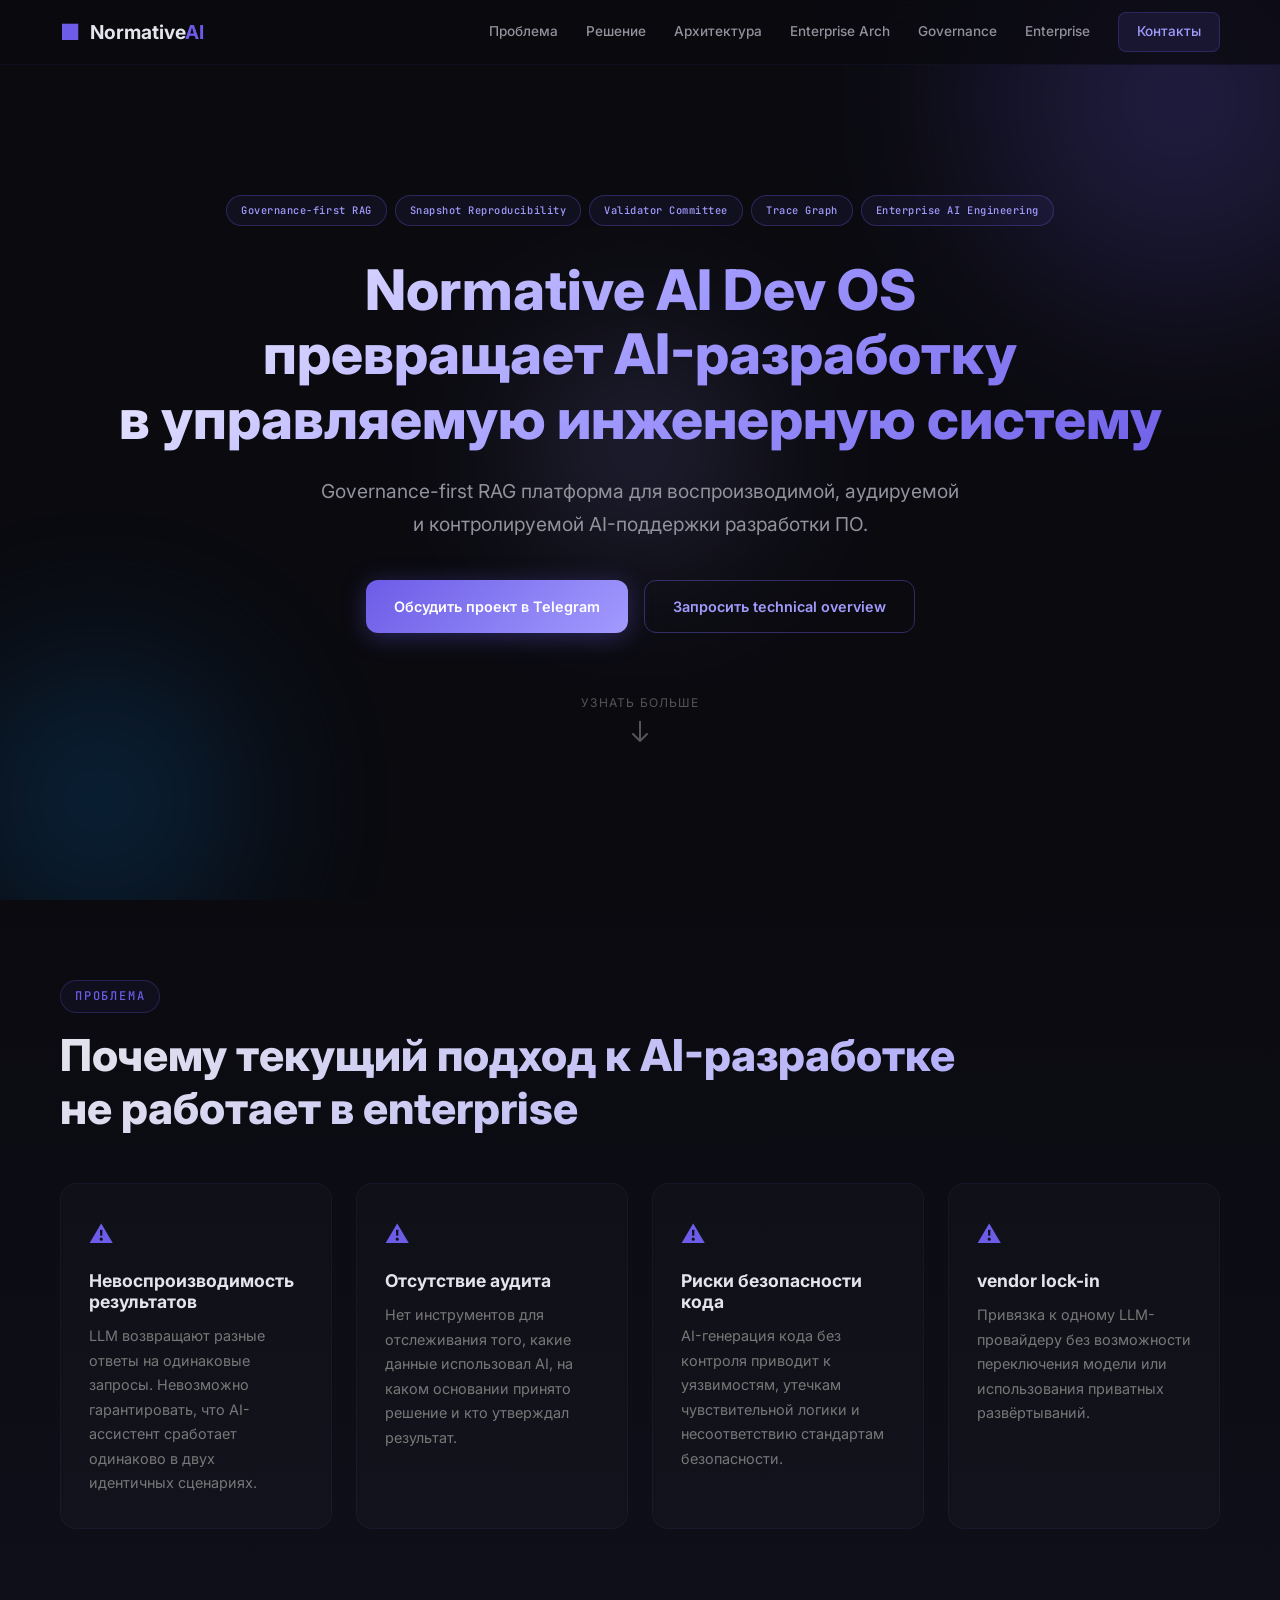
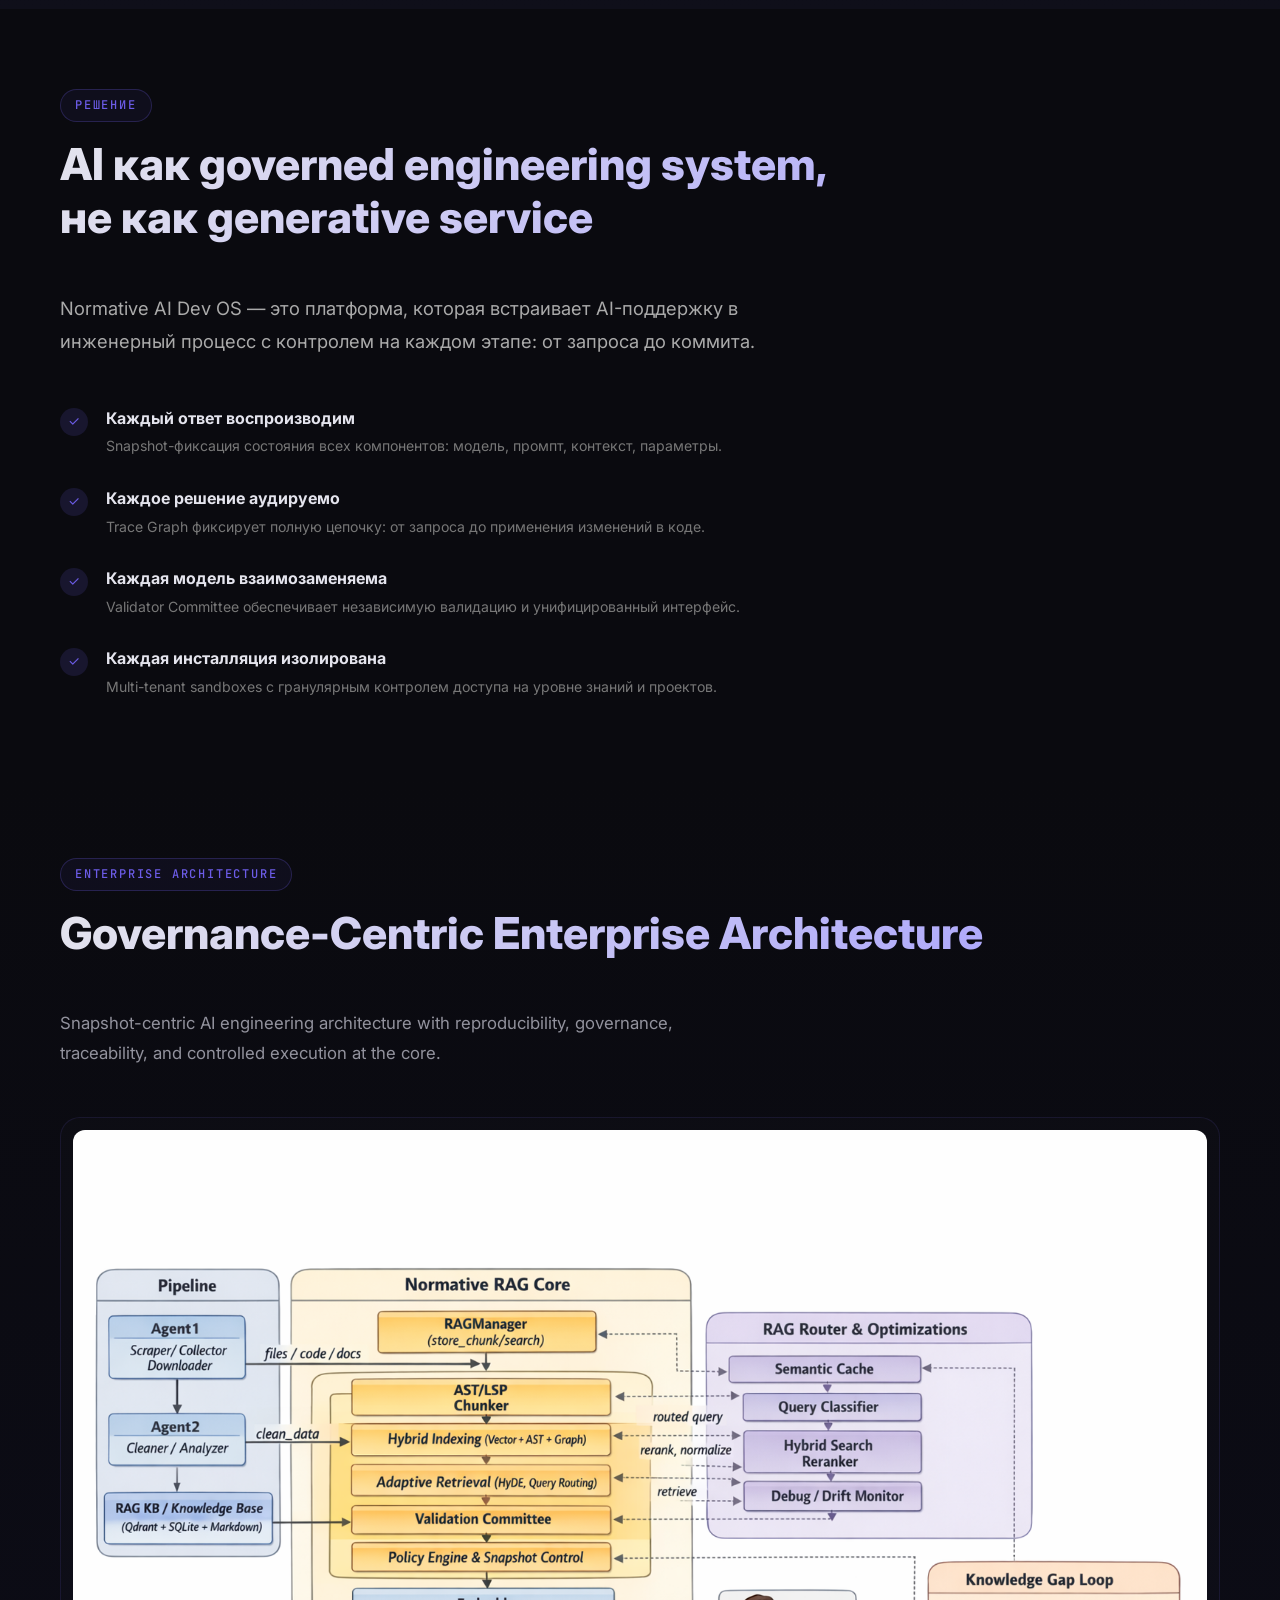
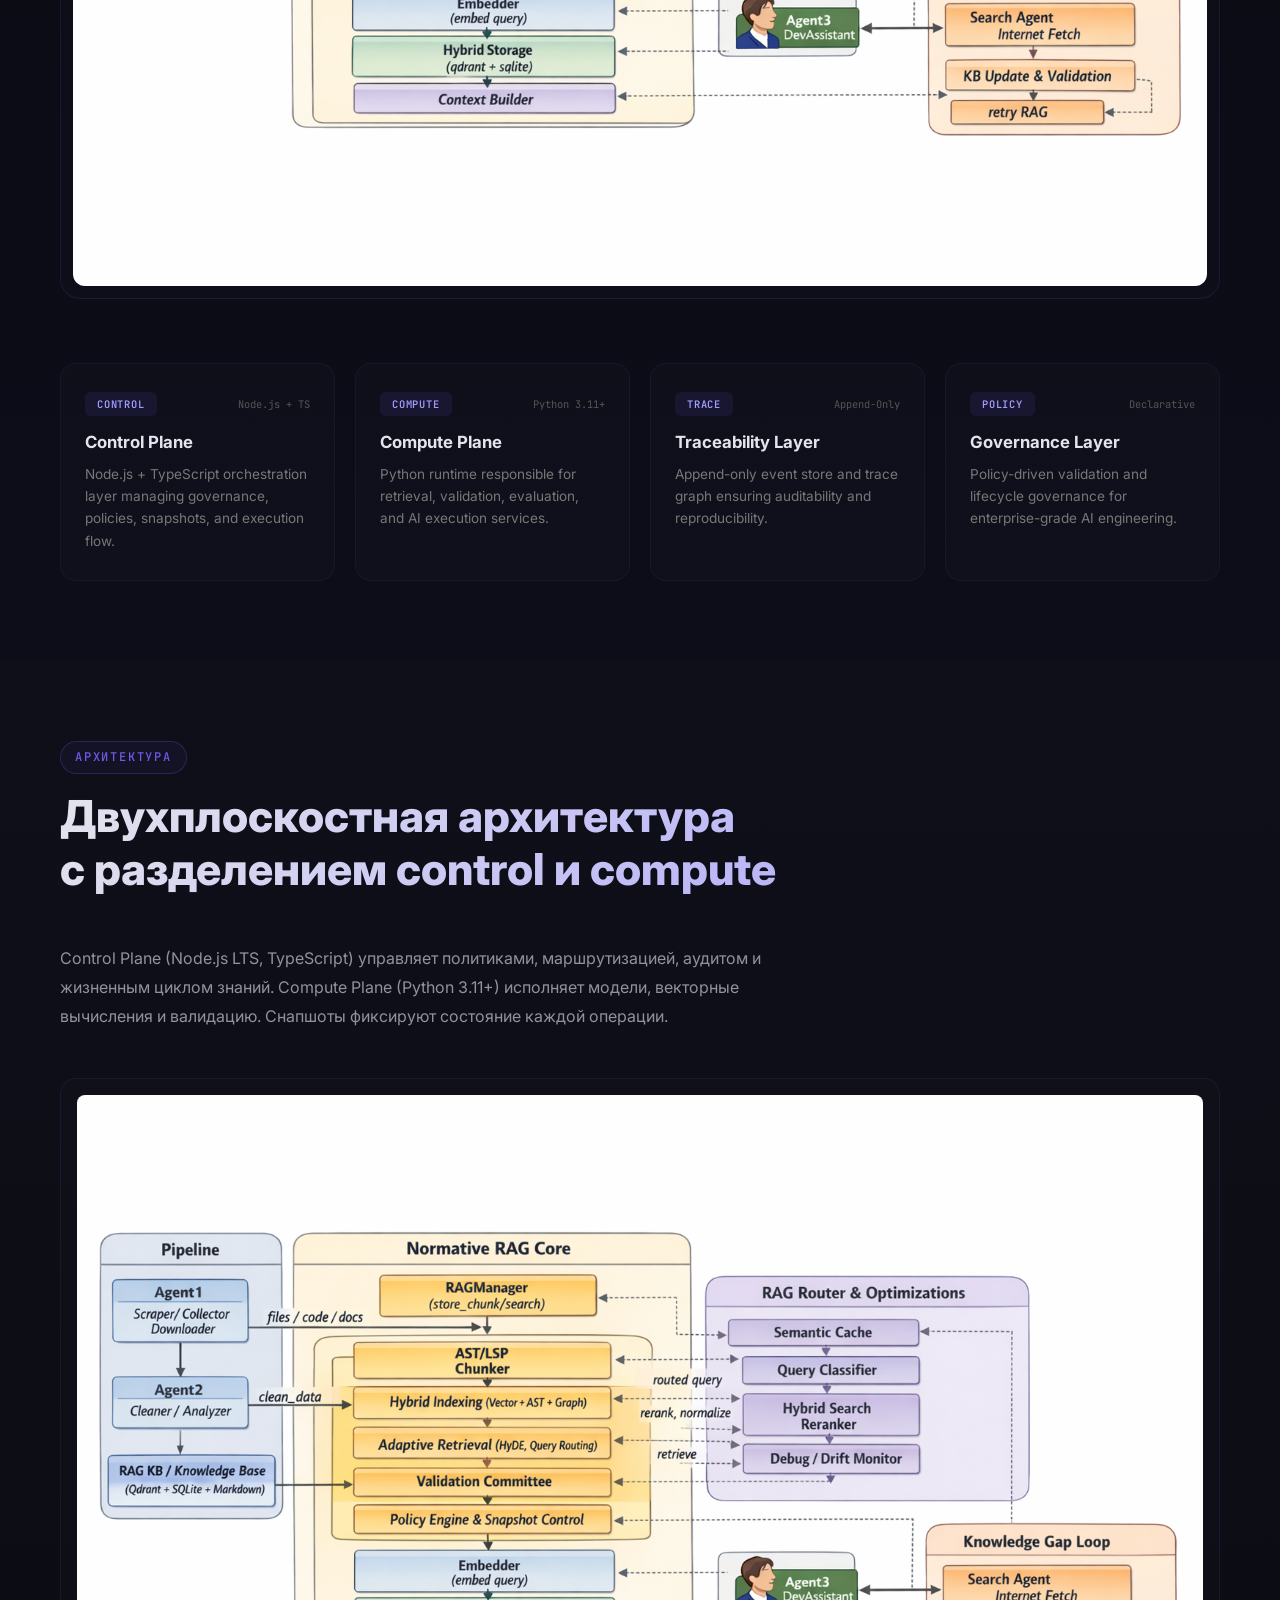
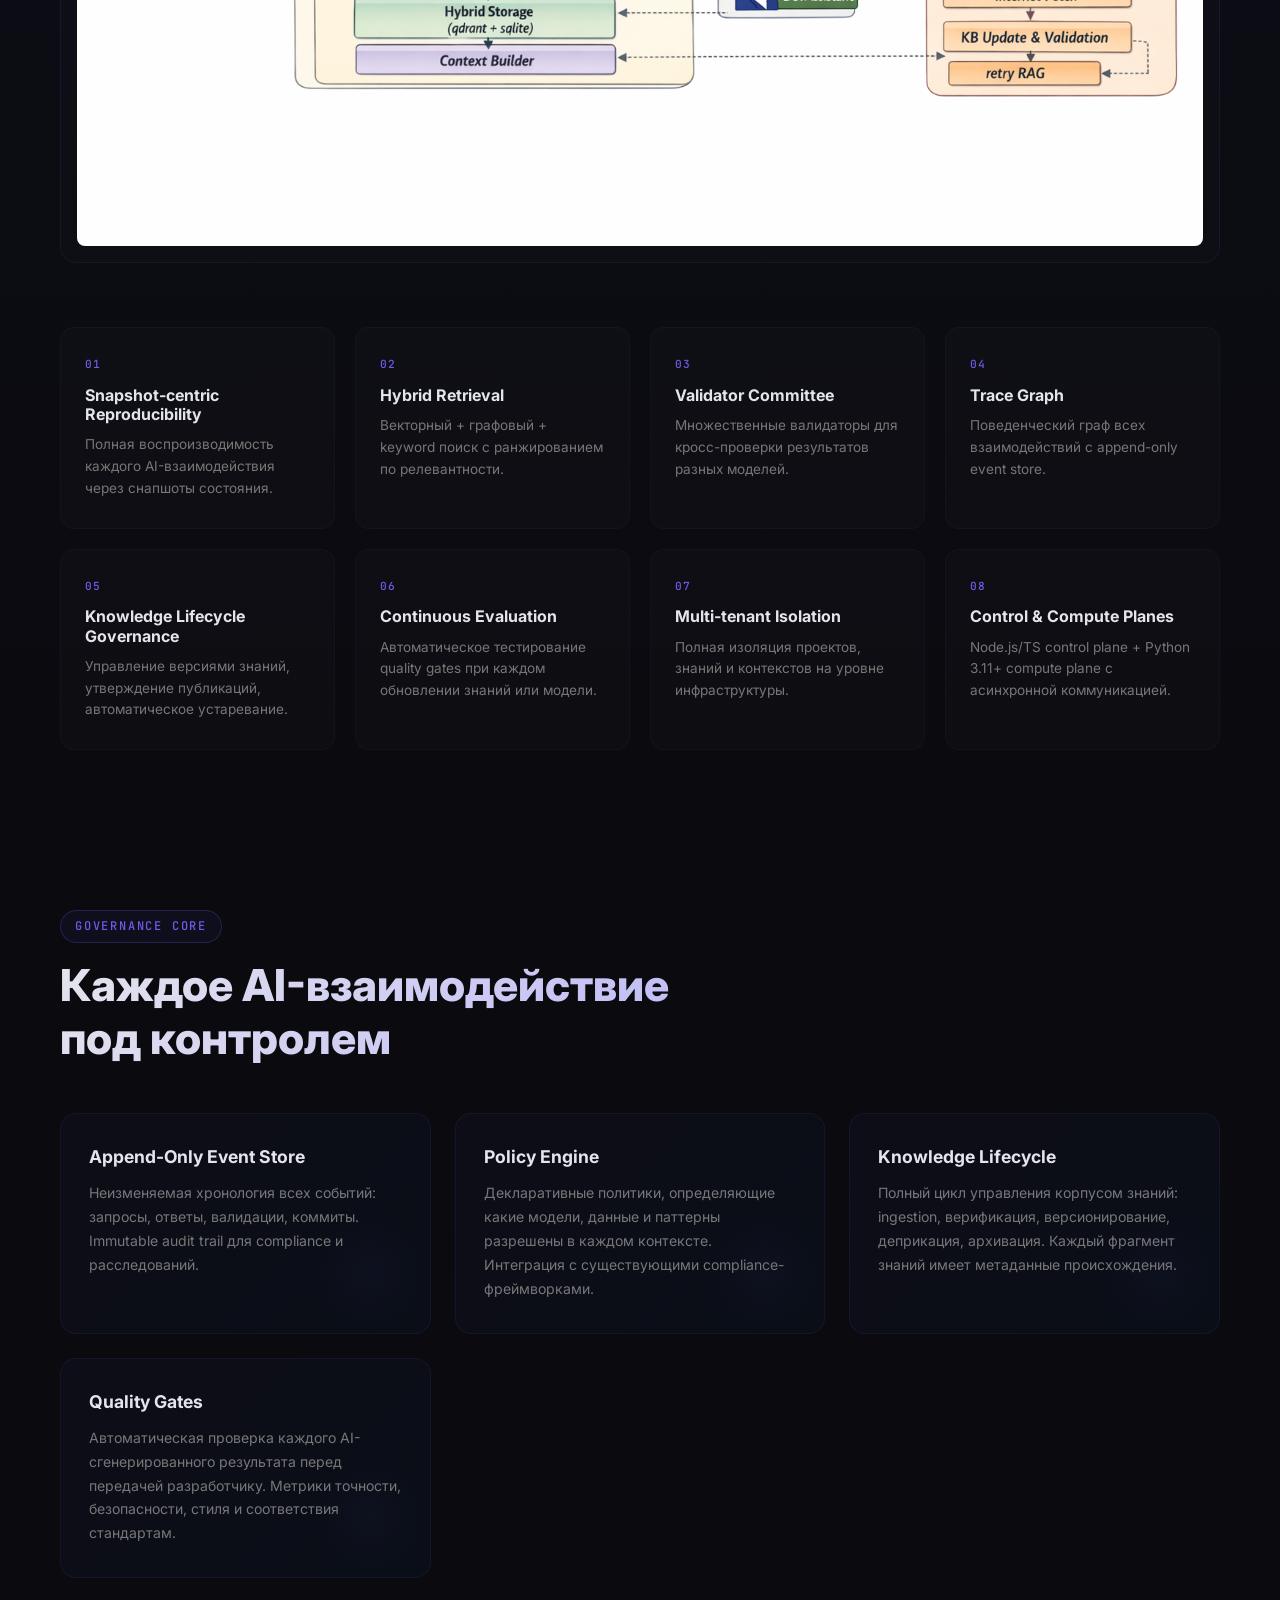
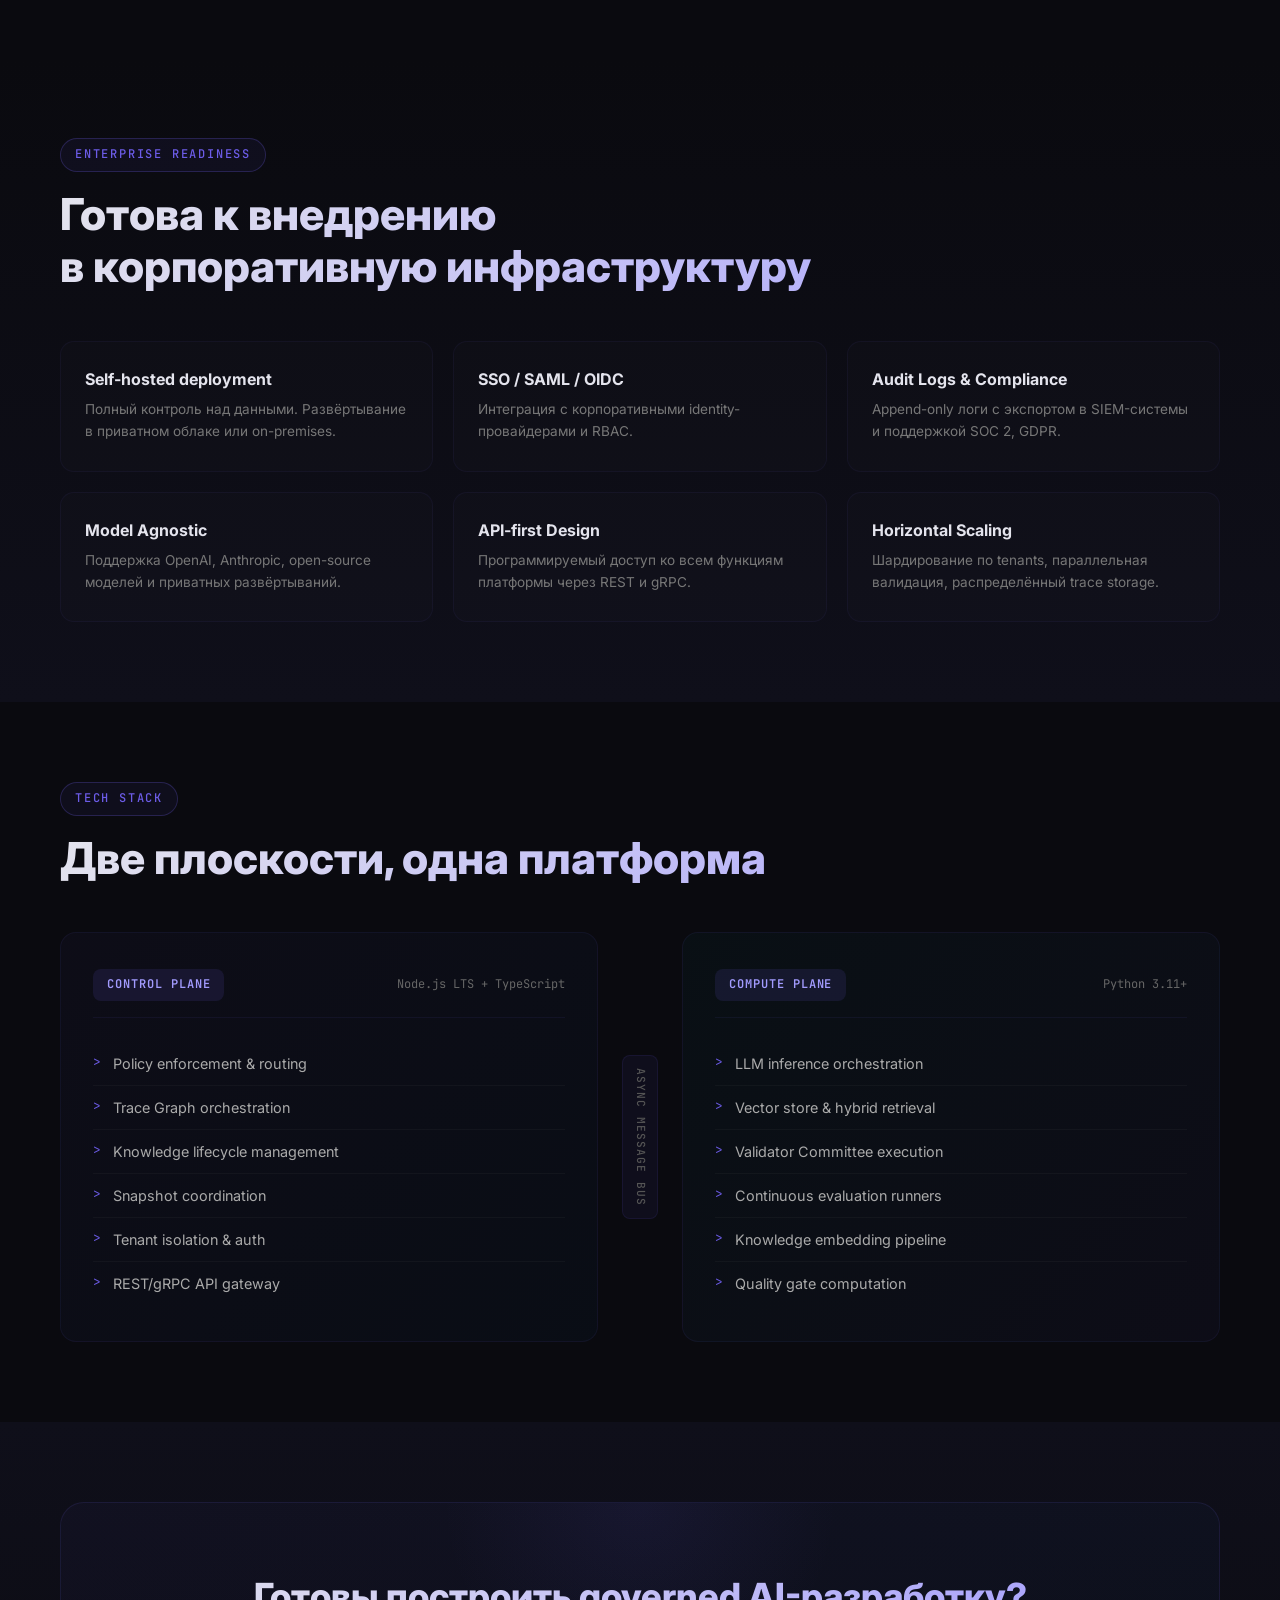
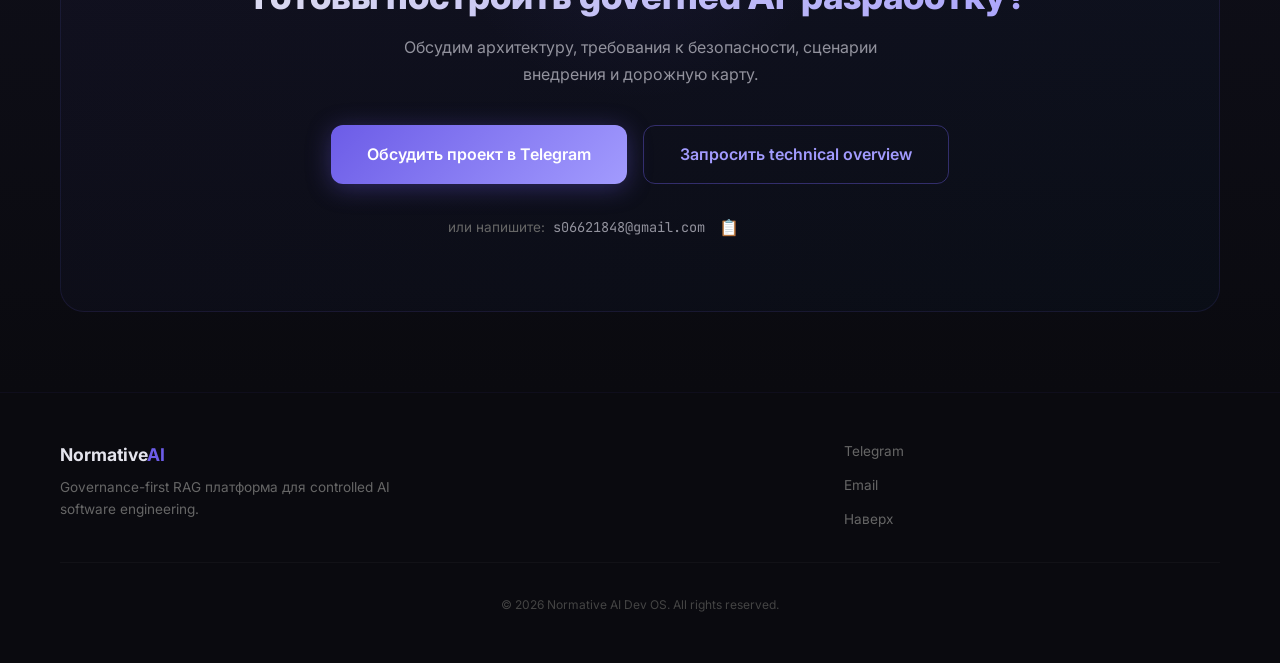
==== commit 1bbb92cd: "Integrate enterprise architecture infographic section" ====
--- a/index.html
+++ b/index.html
@@ -23,6 +23,7 @@
         <a href="#problem" class="header__link">Проблема</a>
         <a href="#solution" class="header__link">Решение</a>
         <a href="#architecture" class="header__link">Архитектура</a>
+        <a href="#architecture-overview" class="header__link">Enterprise Arch</a>
         <a href="#governance" class="header__link">Governance</a>
         <a href="#enterprise" class="header__link">Enterprise</a>
         <a href="#cta" class="header__link header__link--cta">Контакты</a>
@@ -130,6 +131,61 @@
       </div>
     </section>
 
+    <section class="architecture-overview" id="architecture-overview">
+      <div class="container">
+        <div class="section-label reveal">Enterprise Architecture</div>
+        <h2 class="section-title reveal">Governance-Centric Enterprise Architecture</h2>
+        <p class="architecture-overview__subtitle reveal">Snapshot-centric AI engineering architecture with reproducibility, governance, traceability, and controlled execution at the core.</p>
+
+        <div class="architecture-overview__visual reveal">
+          <div class="architecture-overview__glow"></div>
+          <img src="public/images/normative-ai-dev-os-architecture.png" alt="Normative AI Dev OS Governance-Centric Architecture" class="architecture-overview__img" loading="lazy">
+        </div>
+
+        <div class="architecture-overview__cards">
+          <div class="architecture-overview__card reveal">
+            <div class="architecture-overview__card-accent"></div>
+            <div class="architecture-overview__card-header">
+              <span class="architecture-overview__card-badge">Control</span>
+              <span class="architecture-overview__card-tech">Node.js + TS</span>
+            </div>
+            <h3 class="architecture-overview__card-title">Control Plane</h3>
+            <p class="architecture-overview__card-desc">Node.js + TypeScript orchestration layer managing governance, policies, snapshots, and execution flow.</p>
+          </div>
+
+          <div class="architecture-overview__card reveal">
+            <div class="architecture-overview__card-accent"></div>
+            <div class="architecture-overview__card-header">
+              <span class="architecture-overview__card-badge">Compute</span>
+              <span class="architecture-overview__card-tech">Python 3.11+</span>
+            </div>
+            <h3 class="architecture-overview__card-title">Compute Plane</h3>
+            <p class="architecture-overview__card-desc">Python runtime responsible for retrieval, validation, evaluation, and AI execution services.</p>
+          </div>
+
+          <div class="architecture-overview__card reveal">
+            <div class="architecture-overview__card-accent"></div>
+            <div class="architecture-overview__card-header">
+              <span class="architecture-overview__card-badge">Trace</span>
+              <span class="architecture-overview__card-tech">Append-Only</span>
+            </div>
+            <h3 class="architecture-overview__card-title">Traceability Layer</h3>
+            <p class="architecture-overview__card-desc">Append-only event store and trace graph ensuring auditability and reproducibility.</p>
+          </div>
+
+          <div class="architecture-overview__card reveal">
+            <div class="architecture-overview__card-accent"></div>
+            <div class="architecture-overview__card-header">
+              <span class="architecture-overview__card-badge">Policy</span>
+              <span class="architecture-overview__card-tech">Declarative</span>
+            </div>
+            <h3 class="architecture-overview__card-title">Governance Layer</h3>
+            <p class="architecture-overview__card-desc">Policy-driven validation and lifecycle governance for enterprise-grade AI engineering.</p>
+          </div>
+        </div>
+      </div>
+    </section>
+
     <section class="architecture" id="architecture">
       <div class="container">
         <div class="section-label reveal">Архитектура</div>
--- a/style.css
+++ b/style.css
@@ -554,6 +554,144 @@
   line-height: 1.6;
 }
 
+/* ---------- Architecture Overview ---------- */
+.architecture-overview {
+  background: linear-gradient(180deg, #0a0a0f 0%, #0d0d1a 100%);
+  position: relative;
+  overflow: hidden;
+}
+
+.architecture-overview__subtitle {
+  max-width: 680px;
+  font-size: 1.05rem;
+  color: #92929d;
+  line-height: 1.8;
+  margin-bottom: 48px;
+}
+
+.architecture-overview__visual {
+  position: relative;
+  margin-bottom: 64px;
+  border-radius: 20px;
+  overflow: hidden;
+  border: 1px solid rgba(108, 92, 231, 0.12);
+  background: rgba(255, 255, 255, 0.01);
+  padding: 12px;
+  isolation: isolate;
+}
+
+.architecture-overview__glow {
+  position: absolute;
+  width: 500px;
+  height: 500px;
+  background: radial-gradient(circle, rgba(108, 92, 231, 0.06) 0%, rgba(0, 206, 201, 0.03) 50%, transparent 70%);
+  top: 50%;
+  left: 50%;
+  transform: translate(-50%, -50%);
+  pointer-events: none;
+  z-index: -1;
+  animation: pulseGlow 6s ease-in-out infinite;
+}
+
+@keyframes pulseGlow {
+  0%, 100% { opacity: 0.5; transform: translate(-50%, -50%) scale(1); }
+  50% { opacity: 1; transform: translate(-50%, -50%) scale(1.08); }
+}
+
+.architecture-overview__img {
+  width: 100%;
+  border-radius: 12px;
+}
+
+.architecture-overview__cards {
+  display: grid;
+  grid-template-columns: repeat(4, 1fr);
+  gap: 20px;
+}
+
+.architecture-overview__card {
+  position: relative;
+  background: rgba(255, 255, 255, 0.015);
+  border: 1px solid rgba(108, 92, 231, 0.08);
+  border-radius: 16px;
+  padding: 28px 24px;
+  transition: all 0.4s ease;
+  overflow: hidden;
+}
+
+.architecture-overview__card::before {
+  content: '';
+  position: absolute;
+  inset: 0;
+  background: linear-gradient(135deg, rgba(108, 92, 231, 0.03), rgba(0, 206, 201, 0.02));
+  opacity: 0;
+  transition: opacity 0.4s;
+  pointer-events: none;
+}
+
+.architecture-overview__card:hover::before {
+  opacity: 1;
+}
+
+.architecture-overview__card:hover {
+  border-color: rgba(108, 92, 231, 0.25);
+  transform: translateY(-6px);
+  box-shadow: 0 16px 48px rgba(0, 0, 0, 0.35), 0 0 24px rgba(108, 92, 231, 0.06);
+}
+
+.architecture-overview__card-accent {
+  position: absolute;
+  top: 0;
+  left: 0;
+  right: 0;
+  height: 2px;
+  background: linear-gradient(90deg, transparent, #6c5ce7, #00cec9, transparent);
+  opacity: 0;
+  transition: opacity 0.4s;
+}
+
+.architecture-overview__card:hover .architecture-overview__card-accent {
+  opacity: 1;
+}
+
+.architecture-overview__card-header {
+  display: flex;
+  justify-content: space-between;
+  align-items: center;
+  margin-bottom: 16px;
+}
+
+.architecture-overview__card-badge {
+  font-family: 'JetBrains Mono', monospace;
+  font-size: 0.65rem;
+  font-weight: 600;
+  letter-spacing: 0.08em;
+  text-transform: uppercase;
+  padding: 4px 12px;
+  border-radius: 6px;
+  background: rgba(108, 92, 231, 0.1);
+  color: #a29bfe;
+}
+
+.architecture-overview__card-tech {
+  font-family: 'JetBrains Mono', monospace;
+  font-size: 0.65rem;
+  color: #555;
+}
+
+.architecture-overview__card-title {
+  font-size: 1.05rem;
+  font-weight: 700;
+  margin-bottom: 10px;
+  color: #e4e4ed;
+}
+
+.architecture-overview__card-desc {
+  font-size: 0.85rem;
+  color: #777;
+  line-height: 1.65;
+}
+
 /* ---------- Governance ---------- */
 .governance {
   background: #0a0a0f;
@@ -985,6 +1123,19 @@
     grid-template-columns: 1fr;
   }
 
+  .architecture-overview__cards {
+    grid-template-columns: 1fr;
+  }
+
+  .architecture-overview__visual {
+    padding: 8px;
+    margin-bottom: 40px;
+  }
+
+  .architecture-overview__card {
+    padding: 24px 20px;
+  }
+
   .governance__grid {
     grid-template-columns: 1fr;
   }
@@ -1022,7 +1173,7 @@
     padding: 100px 0 60px;
   }
 
-  .problem__card, .governance__card, .pillar {
+  .problem__card, .governance__card, .pillar, .architecture-overview__card {
     padding: 24px 20px;
   }
 
